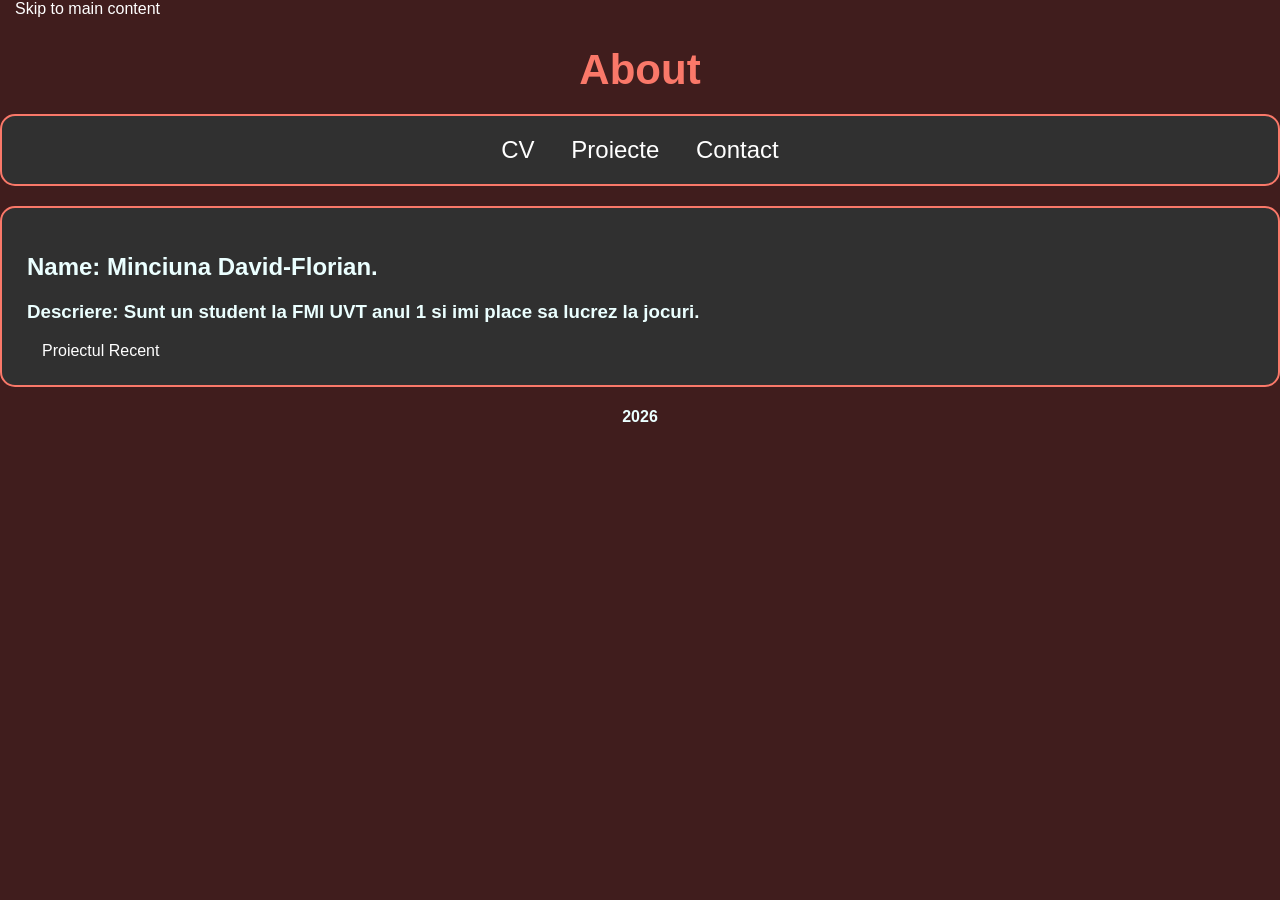
==== index.html @ 48b40cf1 "Add files via upload" ====
<!DOCTYPE html>
<html lang="en">
<head>
	<meta charset="UTF-8">
	<meta name="viewport" content="width=device-width">
	<title>Homework 1</title>
<link rel="stylesheet" href="style.css">
</head>
<body>
	<a href="#main-content" class="skip-link"> Skip to main content </a>
<header>
    <h1>About</h1>
</header>
<nav>
    <a href="CV.html">CV</a>
    <a href="Proiecte.html">Proiecte</a>
    <a href="contact.html">Contact</a>
</nav>
<main id="main-content" class="rectangle">
    <h2>Name: Minciuna David-Florian.</h2>
    <h3>Descriere: Sunt un student la FMI UVT anul 1 si imi place sa lucrez la jocuri.</h3>
    <a href="Proiecte.html">Proiectul Recent</a>
</main>
<footer>
    <h4>2026</h4>
</footer>
</body>
---- style.css ----
body {
    background-color: #401D1D;
    font-family: 'Gill Sans', Calibri, sans-serif;
    color: rgb(235, 255, 255);
    margin: 0;
}
.container {
    max-width: 1100px;
    margin: auto;
    padding: 20px;
}
h1 {
    text-align: center;
    font-weight: bold;
    color: #FA7869;
    font-size: 42px;
    margin-bottom: 20px;
}
nav {
    text-align: center;
    padding: 20px;
    background-color: #303030;
    border: 2px solid #FA7869;
    border-radius: 15px;
    font-size: 24px;
}
a {
    color: white;
    margin: 0 15px;
    text-decoration: none;
}
a:hover {
    color: #FA7869;
}
.rectangle,
.rectangle-2 {
    background-color: #303030;
    border: 2px solid #FA7869;
    border-radius: 15px;
    padding: 25px;
    margin: 20px 0;
}
table {
    width: 100%;
    border-collapse: collapse;
    border-radius: 10px;
    overflow: hidden;
}
th, td {
    padding: 10px;
    text-align: left;
}
th {
    background-color: #FA7869;
    color: white;
}
tr:nth-child(even) {
    background-color: #2a2a2a;
}
h4{
    text-align: center;
}
.poza img {
    width: 400px;
    height: 400px;
    border-radius: 80%;
    object-fit: cover;
    border: 2px solid #FA7869;
}
.caption {
    font-size: 20px;
    color: #ffffff;
    font-weight: bold;
}

.skills li {
    background-color: #401D1D;
    margin: 10px 0;
    padding: 10px;
    border-radius: 10px;
    border-left: 5px solid #FA7869;
    transition: 0.3s;
}
.skills li:hover {
    background-color: #FA7869;
    color: white;
    transform: translateX(5px);
}
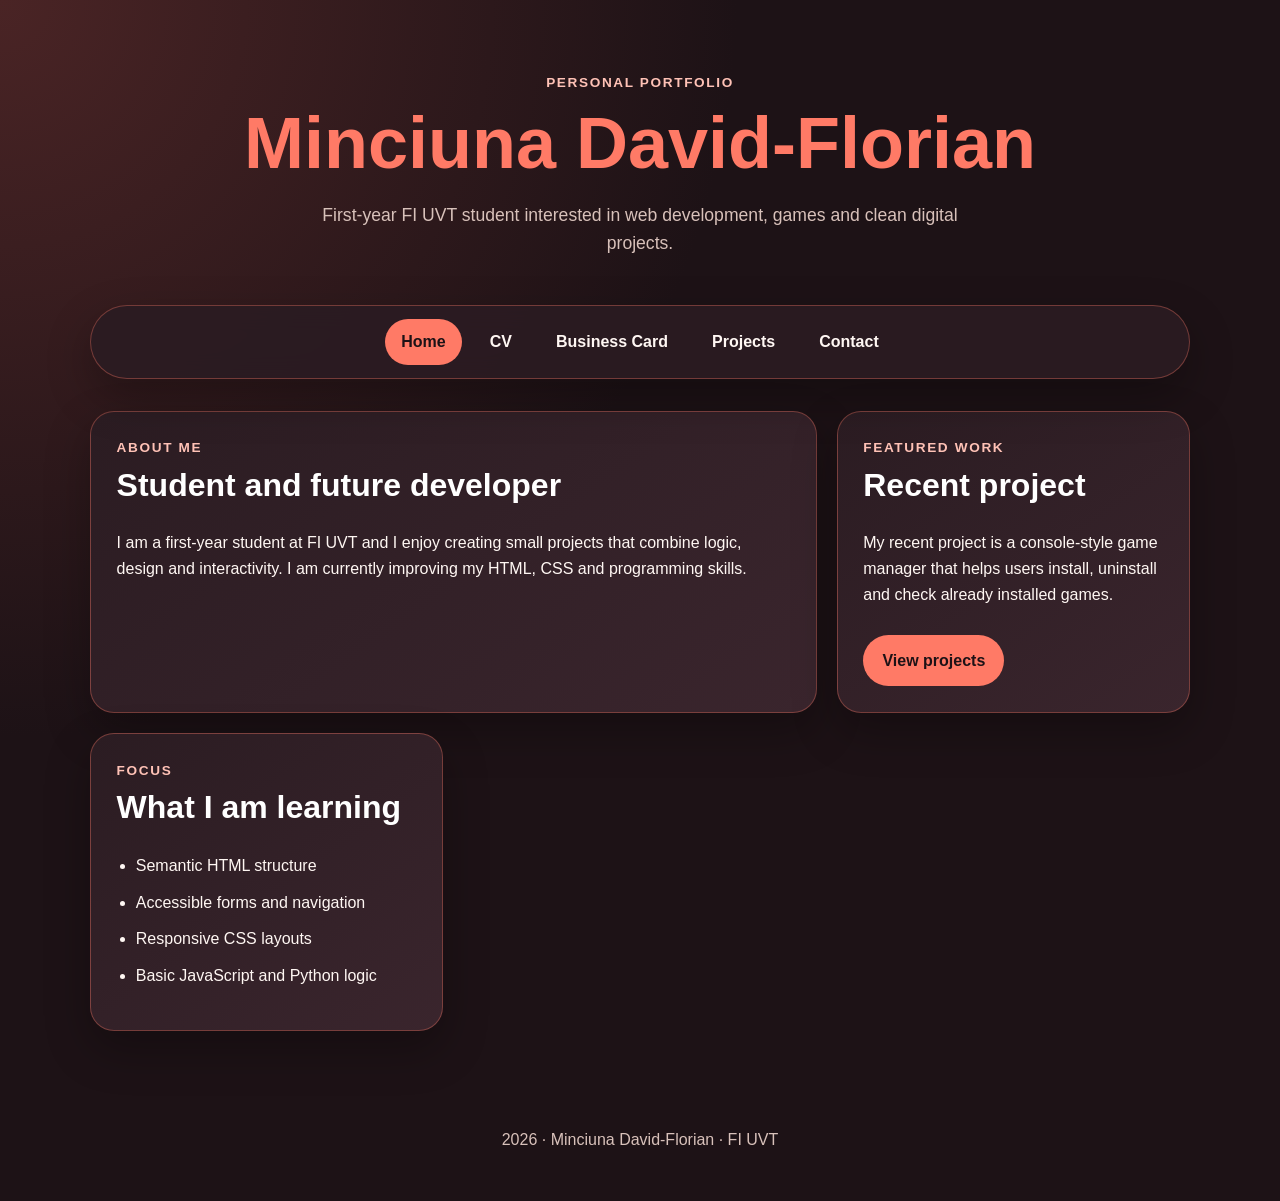
==== commit 7550c424: "Add files via upload" ====
--- a/index.html
+++ b/index.html
@@ -1,27 +1,58 @@
-<!DOCTYPE html>
-<html lang="en">
-<head>
-	<meta charset="UTF-8">
-	<meta name="viewport" content="width=device-width">
-	<title>Homework 1</title>
-<link rel="stylesheet" href="style.css">
-</head>
-<body>
-	<a href="#main-content" class="skip-link"> Skip to main content </a>
-<header>
-    <h1>About</h1>
-</header>
-<nav>
-    <a href="CV.html">CV</a>
-    <a href="Proiecte.html">Proiecte</a>
-    <a href="contact.html">Contact</a>
-</nav>
-<main id="main-content" class="rectangle">
-    <h2>Name: Minciuna David-Florian.</h2>
-    <h3>Descriere: Sunt un student la FMI UVT anul 1 si imi place sa lucrez la jocuri.</h3>
-    <a href="Proiecte.html">Proiectul Recent</a>
-</main>
-<footer>
-    <h4>2026</h4>
-</footer>
-</body>+<!doctype html>
+<html lang="en">
+<head>
+    <meta charset="UTF-8">
+    <meta name="viewport" content="width=device-width, initial-scale=1.0">
+    <title>Personal Portfolio | Minciuna David-Florian</title>
+    <link rel="stylesheet" href="style.css">
+</head>
+<body>
+    <a href="#main-content" class="skip-link">Skip to main content</a>
+
+    <header class="site-header">
+        <div class="container hero">
+            <p class="eyebrow">Personal Portfolio</p>
+            <h1>Minciuna David-Florian</h1>
+            <p class="hero-text">First-year FI UVT student interested in web development, games and clean digital projects.</p>
+        </div>
+    </header>
+
+    <nav class="main-nav" aria-label="Main navigation">
+        <a href="index.html" aria-current="page">Home</a>
+        <a href="CV.html">CV</a>
+        <a href="card.html">Business Card</a>
+        <a href="Proiecte.html">Projects</a>
+        <a href="contact.html">Contact</a>
+    </nav>
+
+    <main id="main-content" class="container page-grid">
+        <section class="card intro-card">
+            <p class="section-label">About me</p>
+            <h2>Student and future developer</h2>
+            <p>I am a first-year student at FI UVT and I enjoy creating small projects that combine logic, design and interactivity. I am currently improving my HTML, CSS and programming skills.</p>
+        </section>
+
+        <section class="card">
+            <p class="section-label">Featured work</p>
+            <h2>Recent project</h2>
+            <p>My recent project is a console-style game manager that helps users install, uninstall and check already installed games.</p>
+            <a class="button-link" href="Proiecte.html">View projects</a>
+        </section>
+
+        <section class="card">
+            <p class="section-label">Focus</p>
+            <h2>What I am learning</h2>
+            <ul class="clean-list">
+                <li>Semantic HTML structure</li>
+                <li>Accessible forms and navigation</li>
+                <li>Responsive CSS layouts</li>
+                <li>Basic JavaScript and Python logic</li>
+            </ul>
+        </section>
+    </main>
+
+    <footer class="site-footer">
+        <p>2026 · Minciuna David-Florian · FI UVT</p>
+    </footer>
+</body>
+</html>
--- a/style.css
+++ b/style.css
@@ -1,88 +1,333 @@
-body {
-    background-color: #401D1D;
-    font-family: 'Gill Sans', Calibri, sans-serif;
-    color: rgb(235, 255, 255);
-    margin: 0;
-}
-.container {
-    max-width: 1100px;
-    margin: auto;
-    padding: 20px;
-}
-h1 {
-    text-align: center;
-    font-weight: bold;
-    color: #FA7869;
-    font-size: 42px;
-    margin-bottom: 20px;
-}
-nav {
-    text-align: center;
-    padding: 20px;
-    background-color: #303030;
-    border: 2px solid #FA7869;
-    border-radius: 15px;
-    font-size: 24px;
-}
-a {
-    color: white;
-    margin: 0 15px;
-    text-decoration: none;
-}
-a:hover {
-    color: #FA7869;
-}
-.rectangle,
-.rectangle-2 {
-    background-color: #303030;
-    border: 2px solid #FA7869;
-    border-radius: 15px;
-    padding: 25px;
-    margin: 20px 0;
-}
-table {
-    width: 100%;
-    border-collapse: collapse;
-    border-radius: 10px;
-    overflow: hidden;
-}
-th, td {
-    padding: 10px;
-    text-align: left;
-}
-th {
-    background-color: #FA7869;
-    color: white;
-}
-tr:nth-child(even) {
-    background-color: #2a2a2a;
-}
-h4{
-    text-align: center;
-}
-.poza img {
-    width: 400px;
-    height: 400px;
-    border-radius: 80%;
-    object-fit: cover;
-    border: 2px solid #FA7869;
-}
-.caption {
-    font-size: 20px;
-    color: #ffffff;
-    font-weight: bold;
-}
-
-.skills li {
-    background-color: #401D1D;
-    margin: 10px 0;
-    padding: 10px;
-    border-radius: 10px;
-    border-left: 5px solid #FA7869;
-    transition: 0.3s;
-}
-.skills li:hover {
-    background-color: #FA7869;
-    color: white;
-    transform: translateX(5px);
-}+:root {
+    --bg: #1d1216;
+    --surface: #2b1c22;
+    --surface-light: #3a252d;
+    --text: #fff7f3;
+    --muted: #d8c1ba;
+    --accent: #ff7a66;
+    --accent-light: #ffc2b6;
+    --border: rgba(255, 122, 102, 0.35);
+    --shadow: 0 18px 45px rgba(0, 0, 0, 0.28);
+}
+
+* {
+    box-sizing: border-box;
+}
+
+body {
+    margin: 0;
+    background: radial-gradient(circle at top left, #4a2425 0, var(--bg) 42%);
+    color: var(--text);
+    font-family: Arial, Helvetica, sans-serif;
+    line-height: 1.6;
+}
+
+.container {
+    width: min(1100px, 92%);
+    margin: 0 auto;
+}
+
+.skip-link {
+    position: absolute;
+    left: 1rem;
+    top: -4rem;
+    z-index: 10;
+    background: var(--accent);
+    color: #1d1216;
+    padding: 0.75rem 1rem;
+    border-radius: 999px;
+    font-weight: 700;
+}
+
+.skip-link:focus {
+    top: 1rem;
+}
+
+.site-header {
+    padding: 4.5rem 0 3rem;
+    text-align: center;
+}
+
+.compact-header {
+    padding: 3rem 0 2rem;
+}
+
+.eyebrow,
+.section-label {
+    margin: 0 0 0.5rem;
+    color: var(--accent-light);
+    font-size: 0.85rem;
+    font-weight: 700;
+    letter-spacing: 0.12em;
+    text-transform: uppercase;
+}
+
+h1,
+h2,
+h3 {
+    margin-top: 0;
+    line-height: 1.15;
+}
+
+h1 {
+    margin-bottom: 1rem;
+    color: var(--accent);
+    font-size: clamp(2.4rem, 6vw, 4.5rem);
+}
+
+h2 {
+    color: #ffffff;
+    font-size: clamp(1.5rem, 3vw, 2rem);
+}
+
+.hero-text {
+    max-width: 700px;
+    margin: 0 auto;
+    color: var(--muted);
+    font-size: 1.1rem;
+}
+
+.main-nav {
+    position: sticky;
+    top: 0;
+    z-index: 5;
+    display: flex;
+    justify-content: center;
+    gap: 0.75rem;
+    flex-wrap: wrap;
+    width: min(1100px, 92%);
+    margin: 0 auto 2rem;
+    padding: 0.8rem;
+    background: rgba(43, 28, 34, 0.92);
+    border: 1px solid var(--border);
+    border-radius: 999px;
+    box-shadow: var(--shadow);
+    backdrop-filter: blur(12px);
+}
+
+.main-nav a,
+a.button-link,
+button {
+    border-radius: 999px;
+    transition: transform 0.2s ease, background-color 0.2s ease, color 0.2s ease;
+}
+
+.main-nav a {
+    color: var(--text);
+    padding: 0.65rem 1rem;
+    text-decoration: none;
+    font-weight: 700;
+}
+
+.main-nav a:hover,
+.main-nav a:focus,
+.main-nav a[aria-current="page"] {
+    background: var(--accent);
+    color: #1d1216;
+}
+
+.page-grid,
+.cv-layout,
+.contact-layout {
+    display: grid;
+    grid-template-columns: repeat(3, 1fr);
+    gap: 1.25rem;
+}
+
+.contact-layout {
+    grid-template-columns: 0.8fr 1.2fr;
+}
+
+.card {
+    background: linear-gradient(145deg, var(--surface), var(--surface-light));
+    border: 1px solid var(--border);
+    border-radius: 24px;
+    padding: 1.6rem;
+    box-shadow: var(--shadow);
+}
+
+.intro-card,
+.profile-card,
+.form-card,
+.table-card {
+    grid-column: span 2;
+}
+
+.clean-list,
+.skills {
+    padding-left: 1.2rem;
+}
+
+.clean-list li,
+.skills li {
+    margin-bottom: 0.7rem;
+}
+
+.skills {
+    list-style: none;
+    padding-left: 0;
+}
+
+.skills li {
+    background: rgba(255, 122, 102, 0.1);
+    border-left: 4px solid var(--accent);
+    border-radius: 14px;
+    padding: 0.75rem 1rem;
+}
+
+.skills li:hover {
+    background: var(--accent);
+    color: #1d1216;
+    transform: translateX(4px);
+}
+
+a {
+    color: var(--accent-light);
+}
+
+a:hover,
+a:focus {
+    color: #ffffff;
+}
+
+.button-link,
+button {
+    display: inline-block;
+    margin-top: 0.75rem;
+    background: var(--accent);
+    color: #1d1216;
+    border: 0;
+    padding: 0.8rem 1.2rem;
+    font-weight: 700;
+    text-decoration: none;
+    cursor: pointer;
+}
+
+.button-link:hover,
+.button-link:focus,
+button:hover,
+button:focus {
+    transform: translateY(-2px);
+    background: var(--accent-light);
+    color: #1d1216;
+}
+
+.photo-card {
+    text-align: center;
+}
+
+.photo-card img {
+    width: min(100%, 320px);
+    aspect-ratio: 1;
+    object-fit: cover;
+    border: 4px solid var(--accent);
+    border-radius: 50%;
+}
+
+.caption {
+    margin-bottom: 0;
+    font-weight: 700;
+}
+
+table {
+    width: 100%;
+    border-collapse: collapse;
+    overflow: hidden;
+    border-radius: 18px;
+}
+
+caption {
+    margin-bottom: 1rem;
+    color: var(--muted);
+    font-weight: 700;
+    text-align: left;
+}
+
+th,
+td {
+    padding: 1rem;
+    text-align: left;
+    border-bottom: 1px solid rgba(255, 255, 255, 0.08);
+}
+
+th {
+    background: var(--accent);
+    color: #1d1216;
+}
+
+tbody tr:nth-child(even) {
+    background: rgba(255, 255, 255, 0.04);
+}
+
+tbody tr:hover {
+    background: rgba(255, 122, 102, 0.12);
+}
+
+form {
+    display: grid;
+    gap: 1.25rem;
+}
+
+fieldset {
+    display: grid;
+    gap: 0.7rem;
+    margin: 0;
+    padding: 1.2rem;
+    border: 1px solid var(--border);
+    border-radius: 18px;
+}
+
+legend,
+label {
+    font-weight: 700;
+}
+
+input,
+select,
+textarea {
+    width: 100%;
+    padding: 0.85rem 1rem;
+    color: var(--text);
+    background: #21151a;
+    border: 1px solid rgba(255, 255, 255, 0.16);
+    border-radius: 14px;
+    font: inherit;
+}
+
+input:focus,
+select:focus,
+textarea:focus {
+    outline: 3px solid rgba(255, 122, 102, 0.35);
+    border-color: var(--accent);
+}
+
+.site-footer {
+    margin-top: 3rem;
+    padding: 2rem 1rem;
+    color: var(--muted);
+    text-align: center;
+}
+
+@media (max-width: 800px) {
+    .page-grid,
+    .cv-layout,
+    .contact-layout {
+        grid-template-columns: 1fr;
+    }
+
+    .intro-card,
+    .profile-card,
+    .form-card,
+    .table-card {
+        grid-column: auto;
+    }
+
+    .main-nav {
+        border-radius: 24px;
+    }
+
+    table {
+        display: block;
+        overflow-x: auto;
+    }
+}
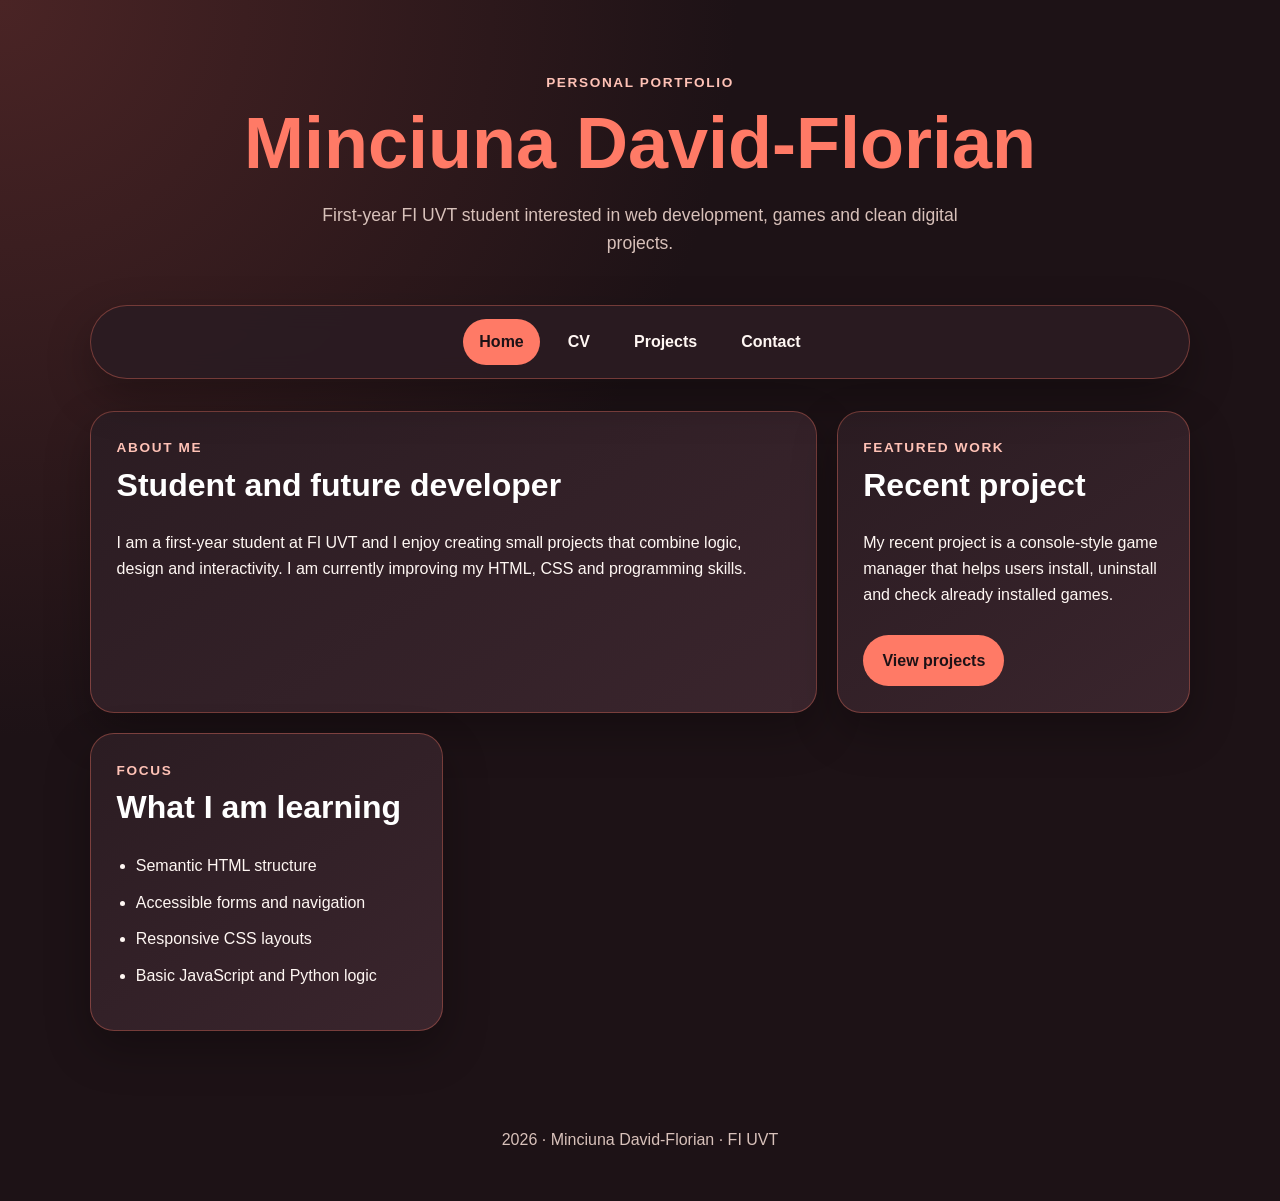
==== commit a6575e65: "index.html" ====
--- a/index.html
+++ b/index.html
@@ -20,7 +20,6 @@
     <nav class="main-nav" aria-label="Main navigation">
         <a href="index.html" aria-current="page">Home</a>
         <a href="CV.html">CV</a>
-        <a href="card.html">Business Card</a>
         <a href="Proiecte.html">Projects</a>
         <a href="contact.html">Contact</a>
     </nav>
